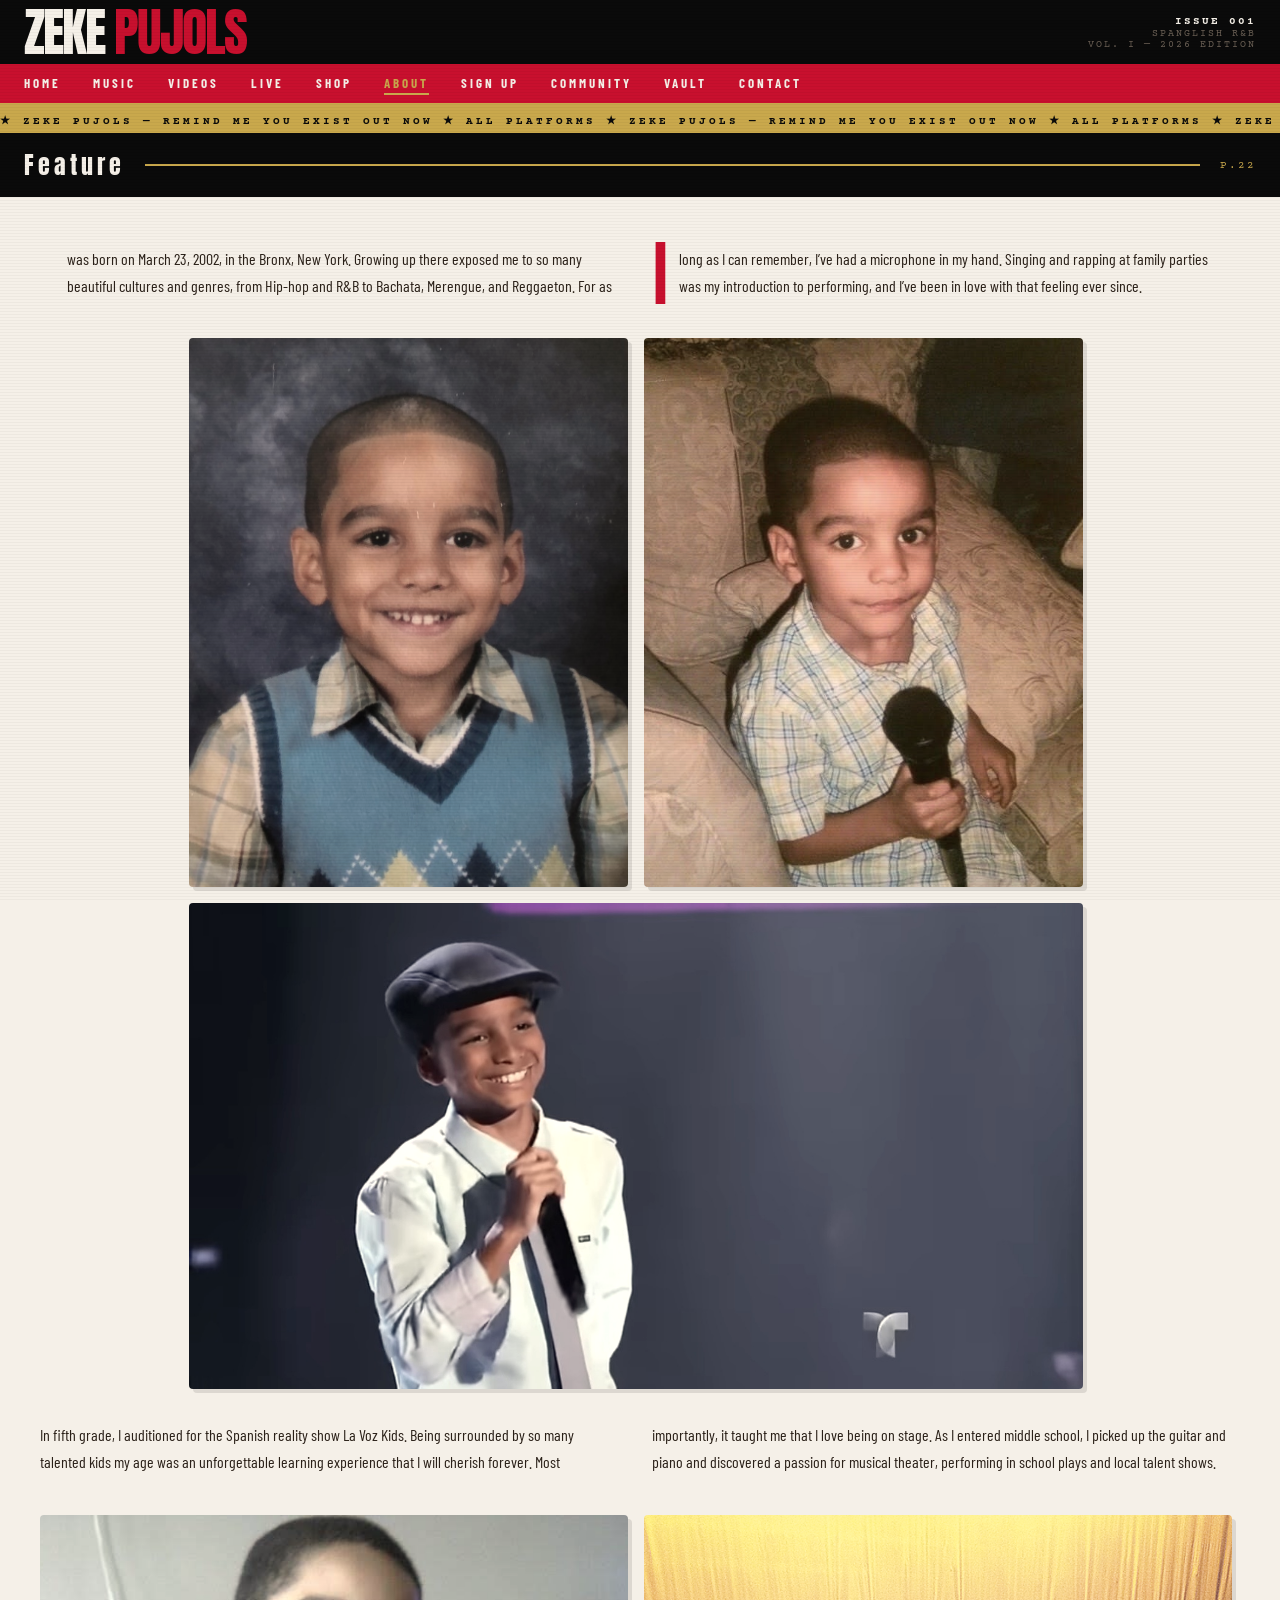
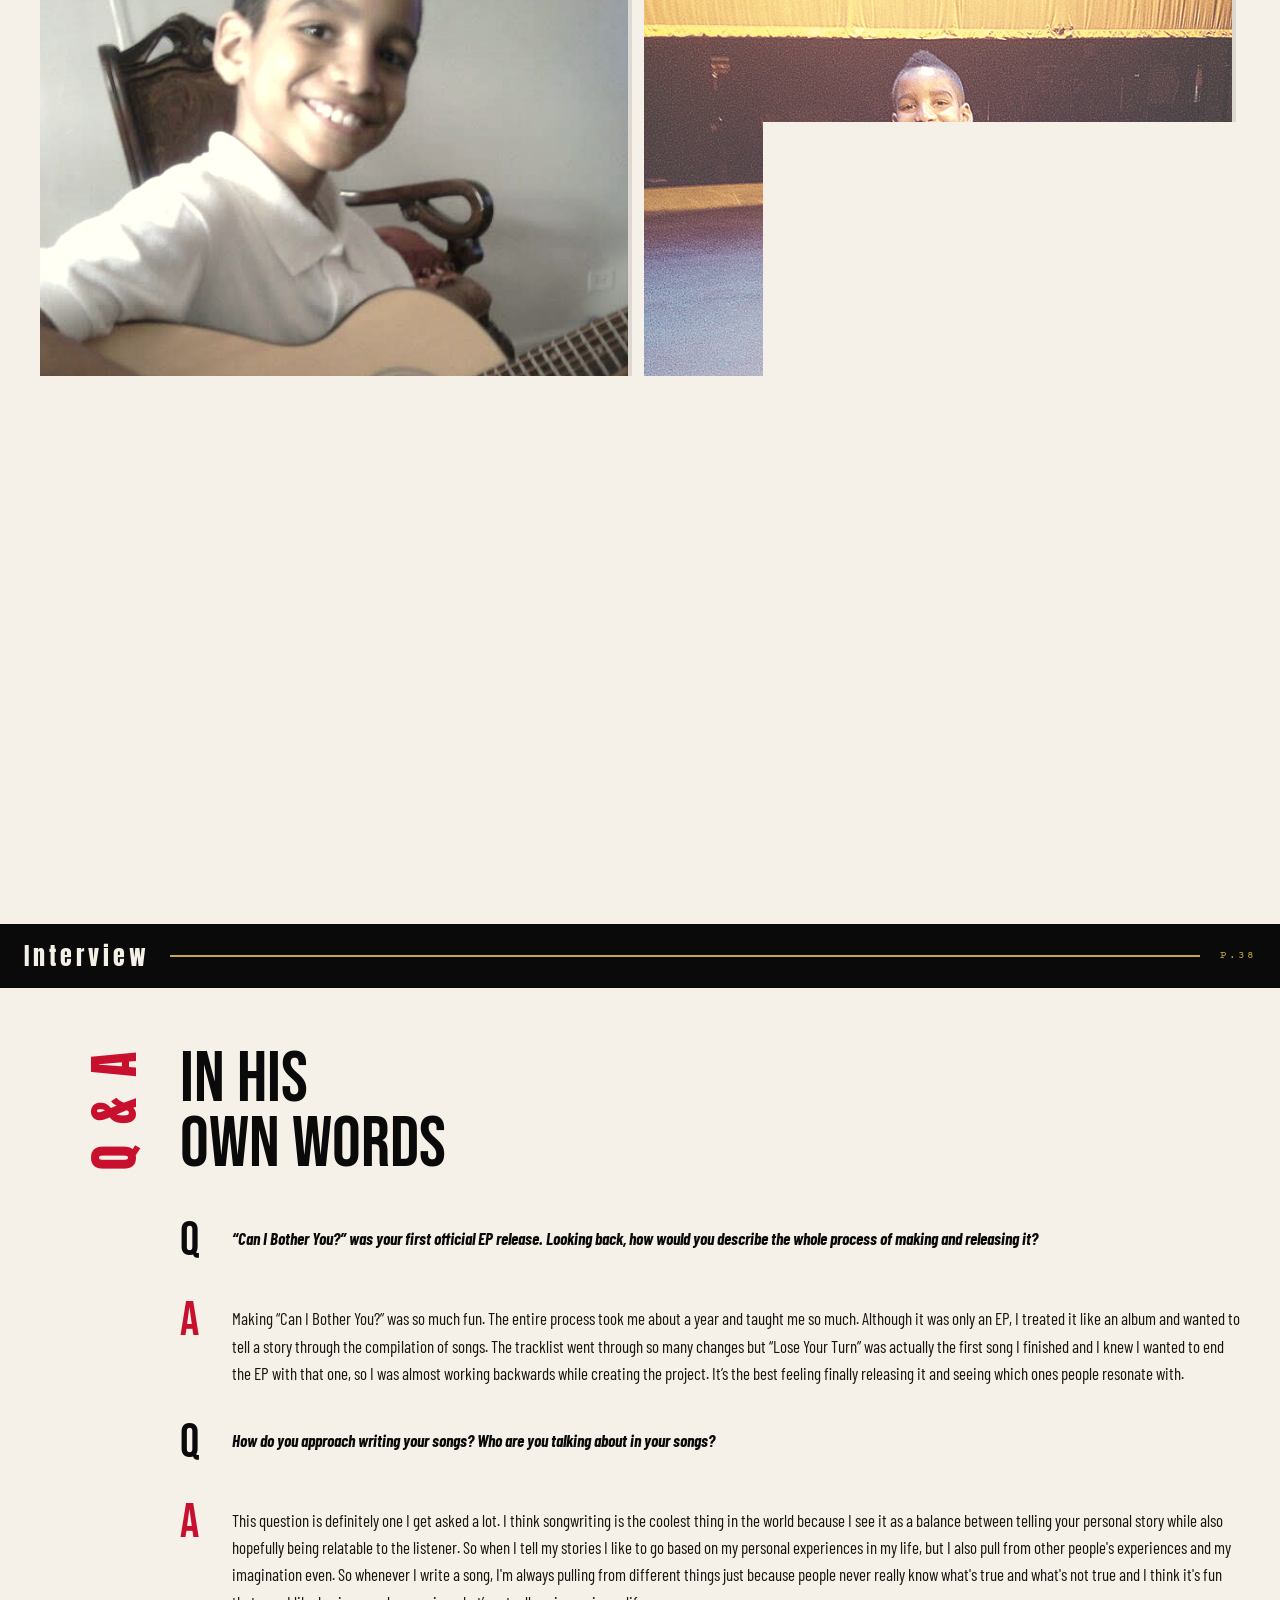
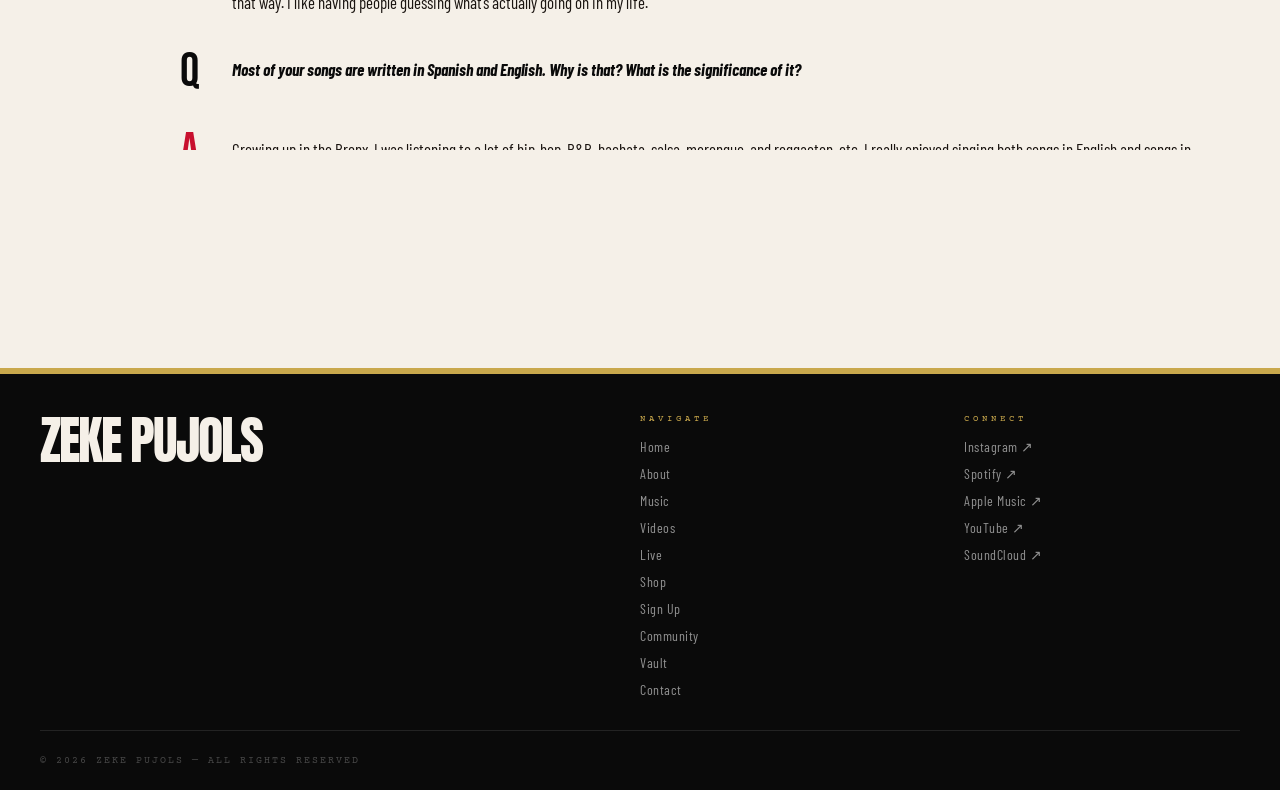
==== about.html @ 0e11b9f0 "feat: Update README and add environment files Refactors the README to include deployment instruction" ====
<!DOCTYPE html>
<html lang="en">
<head>
    <meta charset="UTF-8">
    <meta name="viewport" content="width=device-width, initial-scale=1.0">
    <title>ZEKE PUJOLS - About</title>
    <meta name="description" content="The official site of Zeke Pujols. The Voice of the New Generation.">
    <link rel="stylesheet" href="css/styles.css">
    <script src="js/main.js" defer></script>
    <style>
      .global-parallax { display: none !important; }
      body { background-color: var(--cream); }
    </style>
</head>
<body>
    <a href="#main-content" class="skip-link">Skip to content</a>
    
    <header class="masthead">
      <a href="index.html" class="masthead-logo" style="text-decoration:none;">ZEKE <span>PUJOLS</span></a>
      <div class="masthead-right">
        <div class="issue">Issue 001</div>
        <div>Spanglish R&B</div>
        <div>Vol. I — 2026 Edition</div>
      </div>
    </header>

    <nav class="nav-bar">
        <a href="index.html" class="nav-item" style="text-decoration:none;">Home</a>        <a href="music.html" class="nav-item" style="text-decoration:none;">Music</a>        <a href="videos.html" class="nav-item" style="text-decoration:none;">Videos</a>        <a href="tour.html" class="nav-item" style="text-decoration:none;">Live</a>        <a href="merch.html" class="nav-item" style="text-decoration:none;">Shop</a>        <a href="about.html" class="nav-item active" style="text-decoration:none;">About</a>                <a href="contact.html" class="nav-item" style="text-decoration:none;">Sign Up</a>
            <a href="community.html" class="nav-item" style="text-decoration:none;">Community</a>
            <a href="vault.html" class="nav-item" style="text-decoration:none;">Vault</a>
            <a href="contact-us.html" class="nav-item" style="text-decoration:none;">Contact</a>
    </nav>
    
    <div class="ticker">
      <div class="ticker-inner">
        <span class="ticker-text">
          ★ ZEKE PUJOLS — REMIND ME YOU EXIST OUT NOW ★ ALL PLATFORMS ★ ZEKE PUJOLS — REMIND ME YOU EXIST OUT NOW ★ ALL PLATFORMS ★ ZEKE PUJOLS — REMIND ME YOU EXIST OUT NOW ★ ALL PLATFORMS</span>
      </div>
    </div>

    <main id="main-content" class="page-container">
        <div class="section-divider">
    <div class="divider-label">Feature</div>
    <div class="divider-rule"></div>
    <div class="divider-num">P.22</div>
  </div>

  <div class="feature-section">
    <div class="feature-main" style="grid-column: 1 / -1; border-right: none;">
      <div class="article-body">
        <p class="drop-cap">I was born on March 23, 2002, in the Bronx, New York. Growing up there exposed me to so many beautiful cultures and genres, from Hip-hop and R&B to Bachata, Merengue, and Reggaeton. For as long as I can remember, I’ve had a microphone in my hand. Singing and rapping at family parties was my introduction to performing, and I’ve been in love with that feeling ever since.</p>
        
        <div style="column-span: all; display: flex; flex-direction: column; align-items: center; gap: 16px; margin: 32px 0;">
           <div style="display: grid; grid-template-columns: 1fr 1fr; gap: 16px; width: 75%;">
               <img src="assets/images/IMG_4693_Original.jpg" alt="Childhood with microphone" style="width: 100%; aspect-ratio: 4/5; object-fit: cover; object-position: center 15%; border-radius: 4px; filter: grayscale(20%) sepia(20%); box-shadow: 4px 4px 0px rgba(0,0,0,0.1);">
               <img src="assets/images/IMG_2078_Original_Original.jpg" alt="Playing guitar" style="width: 100%; aspect-ratio: 4/5; object-fit: cover; border-radius: 4px; filter: grayscale(20%) sepia(20%); box-shadow: 4px 4px 0px rgba(0,0,0,0.1);">
           </div>
           <img src="assets/images/IMG_1890.jpg" alt="Childhood portrait" style="width: 75%; border-radius: 4px; filter: grayscale(20%) sepia(20%); box-shadow: 4px 4px 0px rgba(0,0,0,0.1);">
        </div>

        <p>In fifth grade, I auditioned for the Spanish reality show La Voz Kids. Being surrounded by so many talented kids my age was an unforgettable learning experience that I will cherish forever. Most importantly, it taught me that I love being on stage. As I entered middle school, I picked up the guitar and piano and discovered a passion for musical theater, performing in school plays and local talent shows.</p>

        <div style="column-span: all; display: grid; grid-template-columns: 1fr 1fr; gap: 16px; margin: 32px 0;">
           <img src="assets/images/IMG_5382_Original.jpg" alt="La Voz Kids Performance" style="width: 100%; aspect-ratio: 4/5; object-fit: cover; border-radius: 4px; filter: grayscale(20%) sepia(20%); box-shadow: 4px 4px 0px rgba(0,0,0,0.1);">
           <img src="assets/images/12-year-old-Ezequiel-Pujols-first-prize-winner-in-singing-categoryCweb.jpg" alt="First prize winner" style="width: 100%; aspect-ratio: 4/5; object-fit: cover; border-radius: 4px; filter: grayscale(20%) sepia(20%); box-shadow: 4px 4px 0px rgba(0,0,0,0.1);">
        </div>

        <p>Then, in eighth grade, puberty hit me HARD. My voice changed so much that I almost gave up on my dream of singing entirely. I turned to basketball, but once I reached high school, I quickly realized my chances of making the NBA were about as good as my chances of learning to fly, so, THANKFULLY, I gave that up. I joined the high school choir, and as I began singing consistently again, I started to get comfortable with my changing voice and my passion for singing rekindled.</p>
        <p>During my sophomore year, my friend convinced me to start writing and recording my own music in his basement. I released my first song ever on SoundCloud with some friends, but hopefully you never have to hear that. Senior year, I started posting on TikTok, and throughout the pandemic, I started to grow a following by posting covers. In 2024, I decided to really focus on sharing my own music online and creating my sound. In 2025, I released my first ever EP “Can I Bother You?” and tried to capture all the music I was inspired by at that time while trying to keep a loose storyline. Excited to continue my journey and bring you along.</p>
      </div>
    </div>
  </div>

<div id="interview-section" class="section-divider">
    <div class="divider-label">Interview</div>
    <div class="divider-rule"></div>
    <div class="divider-num">P.38</div>
  </div>

  <div class="interview-section">
    <div class="interview-label-vert">Q & A</div>

    <div class="interview-content">
      <div class="interview-header">In His<br>Own Words</div>

      <div class="qa-block qa-question">
        <div class="qa-letter" style="color:var(--black);">Q</div>
        <div class="qa-text">“Can I Bother You?” was your first official EP release. Looking back, how would you describe the whole process of making and releasing it?</div>
      </div>
      <div class="qa-block">
        <div class="qa-letter">A</div>
        <div class="qa-text">Making “Can I Bother You?” was so much fun. The entire process took me about a year and taught me so much. Although it was only an EP, I treated it like an album and wanted to tell a story through the compilation of songs. The tracklist went through so many changes but “Lose Your Turn” was actually the first song I finished and I knew I wanted to end the EP with that one, so I was almost working backwards while creating the project. It’s the best feeling finally releasing it and seeing which ones people resonate with.</div>
      </div>

      <div class="qa-block qa-question">
        <div class="qa-letter" style="color:var(--black);">Q</div>
        <div class="qa-text">How do you approach writing your songs? Who are you talking about in your songs?</div>
      </div>
      <div class="qa-block">
        <div class="qa-letter">A</div>
        <div class="qa-text">This question is definitely one I get asked a lot. I think songwriting is the coolest thing in the world because I see it as a balance between telling your personal story while also hopefully being relatable to the listener.  So when I tell my stories I like to go based on my personal experiences in my life, but I also pull from other people's experiences and my imagination even. So whenever I write a song, I'm always pulling from different things just because people never really know what's true and what's not true and I think it's fun that way. I like having people guessing what’s actually going on in my life.</div>
      </div>

      <div class="qa-block qa-question">
        <div class="qa-letter" style="color:var(--black);">Q</div>
        <div class="qa-text">Most of your songs are written in Spanish and English. Why is that? What is the significance of it?</div>
      </div>
      <div class="qa-block">
        <div class="qa-letter">A</div>
        <div class="qa-text">Growing up in the Bronx, I was listening to a lot of hip-hop, R&B, bachata, salsa, merengue, and reggaeton, etc. I really enjoyed singing both songs in English and songs in Spanish, but growing up, people in my family would ask me, "Are you going to be a Spanish singer? Are you going to be an English singer?" It always felt like I had to pick a side and I never liked answering that question. One day I was just freestyling while coming up with the idea for my song "Who Can Blame Her," and the Spanglish just kind of came out organically, it felt really natural. Since then, I’ve been trying to incorporate Spanglish into my songs for my younger self and for all those who don’t want to feel like they need to pick a side.</div>
      </div>


    </div>
  </div>
    </main>

    <footer class="footer">
      <div class="footer-grid">
        <div>
          <div class="footer-logo">ZEKE PUJOLS</div>

        </div>
        <div>
          <div class="footer-col-title">Navigate</div>
          <ul class="footer-links">
            <li><a href="index.html" style="color:inherit;text-decoration:none;">Home</a></li>
            <li><a href="about.html" style="color:inherit;text-decoration:none;">About</a></li>
            <li><a href="music.html" style="color:inherit;text-decoration:none;">Music</a></li>
            <li><a href="videos.html" style="color:inherit;text-decoration:none;">Videos</a></li>
            <li><a href="tour.html" style="color:inherit;text-decoration:none;">Live</a></li>
            <li><a href="merch.html" style="color:inherit;text-decoration:none;">Shop</a></li>
            <li><a href="contact.html" style="color:inherit;text-decoration:none;">Sign Up</a></li>
            <li><a href="community.html" style="color:inherit;text-decoration:none;">Community</a></li>
            <li><a href="vault.html" style="color:inherit;text-decoration:none;">Vault</a></li>
            <li><a href="contact-us.html" style="color:inherit;text-decoration:none;">Contact</a></li>
          </ul>
        </div>
        <div>
          <div class="footer-col-title">Connect</div>
          <ul class="footer-links">
            <li><a href="https://www.instagram.com/zekepujols" target="_blank" rel="noopener" style="color:inherit;text-decoration:none;">Instagram ↗</a></li>
            <li><a href="https://open.spotify.com/artist/6DkjuCr4iY5W4ej8gO3MAG" target="_blank" rel="noopener" style="color:inherit;text-decoration:none;">Spotify ↗</a></li>
            <li><a href="https://music.apple.com/us/artist/zeke-pujols/1495642810" target="_blank" rel="noopener" style="color:inherit;text-decoration:none;">Apple Music ↗</a></li>
            <li><a href="https://www.youtube.com/@zekepujols" target="_blank" rel="noopener" style="color:inherit;text-decoration:none;">YouTube ↗</a></li>
            <li><a href="https://soundcloud.com/zekepujols" target="_blank" rel="noopener" style="color:inherit;text-decoration:none;">SoundCloud ↗</a></li>
          </ul>
        </div>
      </div>
      <div class="footer-bottom">
        <div class="footer-copy">© 2026 Zeke Pujols — All Rights Reserved</div>

      </div>
    </footer>
</body>
</html>
---- css/styles.css ----
@import url('https://fonts.googleapis.com/css2?family=Bebas+Neue&family=Anton&family=Barlow+Condensed:ital,wght@0,400;0,600;0,700;0,900;1,400;1,700&family=Courier+Prime:ital,wght@0,400;0,700;1,400&display=swap');

  :root {
    --red: #C8102E;
    --cream: #F5F0E8;
    --black: #0A0A0A;
    --gold: #C9A84C;
    --warm-white: #EDE8DC;
    --dark-warm: #1A1410;
    --muted: #6B6055;
  }

  * { margin: 0; padding: 0; box-sizing: border-box; }

  body {
    background: var(--cream);
    font-family: 'Barlow Condensed', sans-serif;
    color: var(--black);
    overflow-x: hidden;
  }

  /* SCANLINES OVERLAY */
  body::before {
    content: '';
    position: fixed;
    top: 0; left: 0; right: 0; bottom: 0;
    background: repeating-linear-gradient(
      0deg,
      rgba(0,0,0,0.03) 0px,
      rgba(0,0,0,0.03) 1px,
      transparent 1px,
      transparent 3px
    );
    pointer-events: none;
    z-index: 9999;
  }

  /* MASTHEAD */
  .masthead {
    background: var(--black);
    padding: 6px 24px;
    display: flex;
    align-items: center;
    justify-content: space-between;
    border-bottom: 3px solid var(--red);
  }

  .masthead-logo {
    font-family: 'Anton', sans-serif;
    font-size: 52px;
    color: var(--cream);
    letter-spacing: -2px;
    line-height: 1;
    cursor: pointer;
    transition: color 0.15s;
  }
  .masthead-logo span { color: var(--red); }
  .masthead-logo:hover { color: var(--gold); }

  .masthead-right {
    text-align: right;
    font-family: 'Courier Prime', monospace;
    font-size: 10px;
    color: var(--muted);
    text-transform: uppercase;
    letter-spacing: 2px;
  }

  .masthead-right .issue {
    color: var(--cream);
    font-size: 11px;
    font-weight: 700;
  }

  /* NAV BAR */
  .nav-bar {
    background: var(--red);
    padding: 8px 24px;
    display: flex;
    gap: 32px;
    align-items: center;
    overflow-x: auto;
    scrollbar-width: none;
  }
  .nav-bar::-webkit-scrollbar { display: none; }

  .nav-item {
    font-family: 'Barlow Condensed', sans-serif;
    font-size: 13px;
    font-weight: 700;
    color: var(--cream);
    text-transform: uppercase;
    letter-spacing: 3px;
    white-space: nowrap;
    cursor: pointer;
    border-bottom: 2px solid transparent;
    padding-bottom: 2px;
    transition: all 0.15s;
  }
  .nav-item:hover, .nav-item.active { border-bottom-color: var(--cream); }
  .nav-item.active { color: var(--gold); border-bottom-color: var(--gold); }

  /* TICKER */
  .ticker {
    background: var(--gold);
    padding: 5px 0;
    overflow: hidden;
    white-space: nowrap;
  }
  .ticker-inner {
    display: inline-block;
    animation: ticker 28s linear infinite;
  }
  .ticker-text {
    font-family: 'Courier Prime', monospace;
    font-size: 11px;
    font-weight: 700;
    text-transform: uppercase;
    letter-spacing: 3px;
    color: var(--black);
  }
  @keyframes ticker {
    from { transform: translateX(100vw); }
    to { transform: translateX(-100%); }
  }

  /* HERO COVER */
  .cover-section {
    display: grid;
    grid-template-columns: 1fr 1fr;
    min-height: 90vh;
    border-bottom: 4px solid var(--black);
    position: relative;
  }

  .cover-left {
    background: var(--black);
    position: relative;
    overflow: hidden;
    display: flex;
    flex-direction: column;
  }

  .cover-left::after {
    content: '';
    position: absolute;
    bottom: 0; left: 0; right: 0;
    height: 40%;
    background: linear-gradient(transparent, rgba(0,0,0,0.85));
    z-index: 2;
  }

  .cover-img {
    width: 100%;
    height: 100%;
    object-fit: cover;
    object-position: center top;
    opacity: 0.88;
    filter: contrast(1.08) saturate(0.85);
    transition: transform 0.6s ease, filter 0.4s ease;
  }
  .cover-left:hover .cover-img {
    transform: scale(1.015);
    filter: contrast(1.1) saturate(0.9);
  }

  .cover-text-overlay {
    position: absolute;
    bottom: 0; left: 0; right: 0;
    z-index: 3;
    padding: 32px 36px;
  }

  .cover-eyebrow {
    font-family: 'Courier Prime', monospace;
    font-size: 11px;
    font-weight: 700;
    color: var(--red);
    text-transform: uppercase;
    letter-spacing: 4px;
    display: block;
    margin-bottom: 8px;
  }

  .cover-name {
    font-family: 'Bebas Neue', sans-serif;
    font-size: clamp(72px, 9vw, 128px);
    line-height: 0.88;
    color: var(--cream);
    letter-spacing: -1px;
    display: block;
  }

  .cover-name .last {
    color: var(--gold);
    display: block;
  }

  .cover-tagline {
    font-family: 'Barlow Condensed', sans-serif;
    font-size: 15px;
    font-weight: 600;
    color: var(--warm-white);
    letter-spacing: 3px;
    text-transform: uppercase;
    margin-top: 14px;
    font-style: italic;
    opacity: 0.85;
  }

  .cover-links {
    margin-top: 24px;
    display: flex;
    gap: 16px;
    pointer-events: auto;
  }

  .cover-link-btn {
    display: flex;
    align-items: center;
    gap: 10px;
    padding: 10px 24px;
    border: 1px solid var(--warm-white);
    color: var(--warm-white);
    font-family: 'Barlow Condensed', sans-serif;
    font-size: 15px;
    font-weight: 600;
    text-transform: uppercase;
    letter-spacing: 2px;
    text-decoration: none;
    transition: all 0.2s ease;
    background: rgba(0,0,0,0.2);
    backdrop-filter: blur(4px);
  }

  .cover-link-btn:hover {
    background: var(--warm-white);
    color: var(--black);
  }

  .cover-link-btn svg {
    width: 20px;
    height: 20px;
    fill: currentColor;
  }

  /* COVER RIGHT */
  .cover-right {
    background: var(--cream);
    display: flex;
    flex-direction: column;
    border-left: 4px solid var(--black);
  }

  .cover-right-top {
    background: var(--red);
    padding: 28px 32px;
    border-bottom: 4px solid var(--black);
  }

  .toc-label {
    font-family: 'Courier Prime', monospace;
    font-size: 10px;
    letter-spacing: 4px;
    text-transform: uppercase;
    color: var(--warm-white);
    opacity: 0.7;
    margin-bottom: 14px;
  }

  .toc-headline {
    font-family: 'Bebas Neue', sans-serif;
    font-size: 48px;
    color: var(--cream);
    line-height: 0.95;
    letter-spacing: 1px;
  }

  .toc-sub {
    font-family: 'Barlow Condensed', sans-serif;
    font-size: 14px;
    color: rgba(255,255,255,0.75);
    margin-top: 10px;
    font-style: italic;
    letter-spacing: 1px;
    line-height: 1.5;
  }

  .cover-right-body {
    padding: 28px 32px;
    display: flex;
    flex-direction: column;
    gap: 24px;
    flex: 1;
  }

  .sidebar-item {
    border-top: 2px solid var(--black);
    padding-top: 16px;
    cursor: pointer;
    transition: all 0.2s;
  }
  .sidebar-item:hover { transform: translateX(6px); }

  .sidebar-label {
    font-family: 'Courier Prime', monospace;
    font-size: 9px;
    letter-spacing: 4px;
    text-transform: uppercase;
    color: var(--red);
    margin-bottom: 4px;
  }

  .sidebar-title {
    font-family: 'Bebas Neue', sans-serif;
    font-size: 28px;
    line-height: 1;
    color: var(--black);
    letter-spacing: 0.5px;
  }

  .sidebar-body {
    font-family: 'Barlow Condensed', sans-serif;
    font-size: 13px;
    color: var(--muted);
    margin-top: 5px;
    line-height: 1.5;
  }

  .pg-number {
    font-family: 'Courier Prime', monospace;
    font-size: 9px;
    color: var(--muted);
    letter-spacing: 2px;
    text-transform: uppercase;
    margin-top: 6px;
  }

  /* SECTION DIVIDER */
  .section-divider {
    background: var(--black);
    padding: 14px 24px;
    display: flex;
    align-items: center;
    gap: 20px;
  }

  .divider-label {
    font-family: 'Anton', sans-serif;
    font-size: 24px;
    color: var(--cream);
    letter-spacing: 4px;
    white-space: nowrap;
  }

  .divider-rule {
    flex: 1;
    height: 2px;
    background: var(--gold);
  }

  .divider-num {
    font-family: 'Courier Prime', monospace;
    font-size: 11px;
    color: var(--gold);
    letter-spacing: 2px;
  }

  /* FEATURE ARTICLE */
  .feature-section {
    display: grid;
    grid-template-columns: 2fr 1fr;
    border-bottom: 4px solid var(--black);
  }

  .feature-main {
    padding: 48px 48px 48px 40px;
    border-right: 4px solid var(--black);
  }

  .article-kicker {
    font-family: 'Courier Prime', monospace;
    font-size: 10px;
    font-weight: 700;
    letter-spacing: 5px;
    text-transform: uppercase;
    color: var(--red);
    display: block;
    margin-bottom: 14px;
  }

  .article-headline {
    font-family: 'Bebas Neue', sans-serif;
    font-size: clamp(52px, 6vw, 84px);
    line-height: 0.9;
    color: var(--black);
    margin-bottom: 20px;
    letter-spacing: -0.5px;
  }

  .article-headline em {
    font-style: italic;
    color: var(--red);
  }

  .article-deck {
    font-family: 'Barlow Condensed', sans-serif;
    font-size: 18px;
    font-weight: 600;
    line-height: 1.4;
    color: var(--dark-warm);
    border-left: 5px solid var(--gold);
    padding-left: 16px;
    margin-bottom: 30px;
  }

  .drop-cap::first-letter {
    font-family: 'Bebas Neue', sans-serif;
    font-size: 88px;
    float: left;
    line-height: 0.75;
    margin-right: 10px;
    margin-top: 8px;
    color: var(--red);
  }

  .article-body {
    font-family: 'Barlow Condensed', sans-serif;
    font-size: 16px;
    line-height: 1.7;
    color: #2A2018;
    column-count: 2;
    column-gap: 32px;
  }

  .article-body p { margin-bottom: 14px; }

  .pull-quote {
    font-family: 'Bebas Neue', sans-serif;
    font-size: 38px;
    color: var(--cream);
    background: var(--black);
    padding: 24px 28px;
    margin: 24px 0;
    line-height: 1.1;
    column-span: all;
    border-left: 8px solid var(--red);
    letter-spacing: 0.5px;
  }

  .pull-quote span { color: var(--gold); }

  .feature-sidebar {
    background: var(--dark-warm);
    padding: 40px 32px;
    display: flex;
    flex-direction: column;
    gap: 32px;
  }

  .sidebar-stat {
    text-align: center;
    border-bottom: 1px solid rgba(255,255,255,0.1);
    padding-bottom: 28px;
  }

  .stat-number {
    font-family: 'Bebas Neue', sans-serif;
    font-size: 72px;
    color: var(--gold);
    line-height: 1;
    display: block;
  }

  .stat-label {
    font-family: 'Barlow Condensed', sans-serif;
    font-size: 11px;
    font-weight: 700;
    letter-spacing: 4px;
    text-transform: uppercase;
    color: rgba(255,255,255,0.5);
    margin-top: 6px;
  }

  .sidebar-quote-block {
    background: var(--red);
    padding: 24px;
    position: relative;
  }

  .sidebar-quote-block::before {
    content: '"';
    font-family: 'Bebas Neue', sans-serif;
    font-size: 120px;
    color: rgba(255,255,255,0.1);
    position: absolute;
    top: -20px;
    left: 10px;
    line-height: 1;
  }

  .sidebar-quote-text {
    font-family: 'Barlow Condensed', sans-serif;
    font-size: 20px;
    font-weight: 700;
    font-style: italic;
    color: var(--cream);
    line-height: 1.4;
    position: relative;
    z-index: 1;
  }

  .sidebar-quote-attr {
    font-family: 'Courier Prime', monospace;
    font-size: 9px;
    letter-spacing: 3px;
    text-transform: uppercase;
    color: rgba(255,255,255,0.6);
    margin-top: 12px;
  }

  /* DISCOGRAPHY SECTION */
  .disco-section {
    background: var(--warm-white);
    padding: 48px 40px;
    border-bottom: 4px solid var(--black);
  }

  .disco-grid {
    display: grid;
    grid-template-columns: repeat(3, 1fr);
    gap: 2px;
    margin-top: 32px;
    border: 2px solid var(--black);
  }

  /* HORIZONTAL SCROLLING DISCO ROW */
  .disco-grid-row {
    display: flex;
    overflow-x: auto;
    scroll-snap-type: x mandatory;
    gap: 24px;
    margin-top: 32px;
    padding-bottom: 24px;
    -ms-overflow-style: none;
    scrollbar-width: none;
  }
  .disco-grid-row::-webkit-scrollbar {
    display: none;
  }
  .disco-grid-row .disco-card {
    flex: 0 0 320px;
    scroll-snap-align: start;
    border: 2px solid var(--black);
    display: flex;
    flex-direction: column;
  }
  .disco-grid-row .disco-card:last-child {
    border-right: 2px solid var(--black); /* Override the reset for lists */
  }

  .disco-card {
    background: var(--cream);
    padding: 28px 24px;
    border-right: 2px solid var(--black);
    cursor: pointer;
    transition: all 0.2s;
    position: relative;
    overflow: hidden;
  }

  .disco-card:last-child { border-right: none; }

  .disco-card::after {
    content: '';
    position: absolute;
    bottom: 0; left: 0; right: 0;
    height: 4px;
    background: var(--red);
    transform: scaleX(0);
    transform-origin: left;
    transition: transform 0.25s ease;
  }
  .disco-card:hover::after { transform: scaleX(1); }
  .disco-card:hover { background: var(--black); }
  .disco-card:hover .disco-title { color: var(--cream); }
  .disco-card:hover .disco-meta { color: var(--muted); }
  .disco-card:hover .disco-num { color: var(--gold); }

  .disco-num {
    font-family: 'Bebas Neue', sans-serif;
    font-size: 64px;
    color: rgba(0,0,0,0.08);
    line-height: 1;
    transition: color 0.2s;
  }

  .disco-title {
    font-family: 'Bebas Neue', sans-serif;
    font-size: 32px;
    color: var(--black);
    line-height: 1;
    margin-top: -8px;
    letter-spacing: 0.5px;
    transition: color 0.2s;
  }

  .disco-type {
    font-family: 'Courier Prime', monospace;
    font-size: 9px;
    letter-spacing: 3px;
    text-transform: uppercase;
    color: var(--red);
    margin-top: 8px;
  }

  .disco-meta {
    font-family: 'Barlow Condensed', sans-serif;
    font-size: 13px;
    color: var(--muted);
    margin-top: 6px;
    line-height: 1.5;
    transition: color 0.2s;
  }

  /* PHOTO SPREAD */
  .photo-spread {
    display: grid;
    grid-template-columns: 1fr 1fr;
    border-bottom: 4px solid var(--black);
    background: var(--black);
  }

  .spread-img-wrap {
    overflow: hidden;
    aspect-ratio: 4/5;
    position: relative;
  }

  .spread-img {
    width: 100%;
    height: 100%;
    object-fit: cover;
    object-position: center 20%;
    filter: grayscale(15%) contrast(1.08);
    transition: transform 0.5s ease;
  }
  .spread-img-wrap:hover .spread-img { transform: scale(1.04); }

  .spread-text {
    padding: 60px 48px;
    display: flex;
    flex-direction: column;
    justify-content: center;
  }

  .spread-headline {
    font-family: 'Bebas Neue', sans-serif;
    font-size: clamp(64px, 7vw, 110px);
    color: var(--cream);
    line-height: 0.88;
    letter-spacing: -1px;
    margin-bottom: 28px;
  }

  .spread-headline .accent { color: var(--gold); }

  .spread-body {
    font-family: 'Barlow Condensed', sans-serif;
    font-size: 16px;
    color: rgba(255,255,255,0.65);
    line-height: 1.7;
  }

  .spread-body p { margin-bottom: 14px; }

  .spread-cta {
    display: inline-block;
    margin-top: 28px;
    background: var(--red);
    color: var(--cream);
    font-family: 'Barlow Condensed', sans-serif;
    font-weight: 700;
    font-size: 13px;
    letter-spacing: 4px;
    text-transform: uppercase;
    padding: 14px 28px;
    border: 2px solid var(--red);
    cursor: pointer;
    transition: all 0.2s;
    align-self: flex-start;
  }
  .spread-cta:hover {
    background: transparent;
    color: var(--red);
  }

  /* INTERVIEW SECTION */
  .interview-section {
    padding: 60px 40px;
    background: var(--cream);
    border-bottom: 4px solid var(--black);
    display: grid;
    grid-template-columns: 100px 1fr;
    gap: 40px;
  }

  .interview-label-vert {
    writing-mode: vertical-lr;
    transform: rotate(180deg);
    font-family: 'Anton', sans-serif;
    font-size: 52px;
    color: var(--red);
    letter-spacing: 4px;
    line-height: 1;
    white-space: nowrap;
    align-self: start;
  }

  .interview-content { }

  .interview-header {
    font-family: 'Bebas Neue', sans-serif;
    font-size: 72px;
    color: var(--black);
    line-height: 0.9;
    margin-bottom: 40px;
  }

  .qa-block {
    margin-bottom: 32px;
    display: grid;
    grid-template-columns: 36px 1fr;
    gap: 16px;
  }

  .qa-letter {
    font-family: 'Bebas Neue', sans-serif;
    font-size: 48px;
    line-height: 1;
    color: var(--red);
  }

  .qa-text {
    font-family: 'Barlow Condensed', sans-serif;
    font-size: 17px;
    line-height: 1.6;
    color: var(--dark-warm);
    padding-top: 8px;
  }

  .qa-question .qa-text {
    font-weight: 700;
    color: var(--black);
    font-style: italic;
  }

  /* INFLUENCE GRID */
  .influence-section {
    background: var(--red);
    padding: 48px 40px;
    border-bottom: 4px solid var(--black);
  }

  .influence-grid {
    display: grid;
    grid-template-columns: repeat(4, 1fr);
    gap: 2px;
    margin-top: 32px;
  }

  .influence-card {
    background: rgba(0,0,0,0.3);
    padding: 24px 20px;
    border: 1px solid rgba(255,255,255,0.1);
    cursor: pointer;
    transition: all 0.2s;
  }
  .influence-card:hover { background: rgba(0,0,0,0.6); }

  .influence-name {
    font-family: 'Bebas Neue', sans-serif;
    font-size: 26px;
    color: var(--cream);
    line-height: 1;
  }

  .influence-role {
    font-family: 'Courier Prime', monospace;
    font-size: 9px;
    letter-spacing: 2px;
    text-transform: uppercase;
    color: rgba(255,255,255,0.45);
    margin-top: 4px;
  }

  .influence-desc {
    font-family: 'Barlow Condensed', sans-serif;
    font-size: 13px;
    color: rgba(255,255,255,0.65);
    margin-top: 10px;
    line-height: 1.5;
  }

  /* FOOTER */
  .footer {
    background: var(--black);
    padding: 40px 40px 24px;
    border-top: 6px solid var(--gold);
  }

  .footer-grid {
    display: grid;
    grid-template-columns: 2fr 1fr 1fr;
    gap: 48px;
    padding-bottom: 32px;
    border-bottom: 1px solid rgba(255,255,255,0.1);
    margin-bottom: 24px;
  }

  .footer-logo {
    font-family: 'Anton', sans-serif;
    font-size: 52px;
    color: var(--cream);
    letter-spacing: -2px;
    line-height: 1;
  }
  .footer-logo span { color: var(--red); }

  .footer-tagline {
    font-family: 'Barlow Condensed', sans-serif;
    font-size: 14px;
    color: rgba(255,255,255,0.4);
    margin-top: 10px;
    font-style: italic;
    letter-spacing: 1px;
  }

  .footer-col-title {
    font-family: 'Courier Prime', monospace;
    font-size: 9px;
    letter-spacing: 4px;
    text-transform: uppercase;
    color: var(--gold);
    margin-bottom: 14px;
  }

  .footer-links {
    list-style: none;
    display: flex;
    flex-direction: column;
    gap: 10px;
  }

  .footer-links li {
    font-family: 'Barlow Condensed', sans-serif;
    font-size: 14px;
    color: rgba(255,255,255,0.55);
    cursor: pointer;
    transition: color 0.15s;
    letter-spacing: 0.5px;
  }
  .footer-links li:hover { color: var(--cream); }

  .footer-bottom {
    display: flex;
    justify-content: space-between;
    align-items: center;
  }

  .footer-copy {
    font-family: 'Courier Prime', monospace;
    font-size: 10px;
    color: rgba(255,255,255,0.25);
    letter-spacing: 2px;
    text-transform: uppercase;
  }

  .footer-socials {
    display: flex;
    gap: 16px;
  }

  .social-btn {
    font-family: 'Courier Prime', monospace;
    font-size: 9px;
    letter-spacing: 3px;
    text-transform: uppercase;
    color: rgba(255,255,255,0.4);
    border: 1px solid rgba(255,255,255,0.15);
    padding: 7px 14px;
    cursor: pointer;
    transition: all 0.2s;
  }
  .social-btn:hover {
    color: var(--cream);
    border-color: var(--gold);
  }

  /* ANIMATIONS */
  @keyframes fadeSlideIn {
    from { opacity: 0; transform: translateY(16px); }
    to { opacity: 1; transform: translateY(0); }
  }
  .cover-section, .feature-section, .disco-section, .photo-spread, .interview-section, .influence-section {
    animation: fadeSlideIn 0.5s ease both;
  }

  /* RESPONSIVE */
  @media (max-width: 900px) {
    .cover-section { grid-template-columns: 1fr; }
    .cover-right { border-left: none; border-top: 4px solid var(--black); }
    .feature-section { grid-template-columns: 1fr; }
    .feature-sidebar { display: none; }
    .article-body { column-count: 1; }
    .photo-spread { grid-template-columns: 1fr; }
    .spread-img-wrap { aspect-ratio: 16/9; }
    .disco-grid { grid-template-columns: 1fr; }
    .disco-card { border-right: none; border-bottom: 2px solid var(--black); }
    .influence-grid { grid-template-columns: 1fr 1fr; }
    .interview-section { grid-template-columns: 1fr; }
    .interview-label-vert { writing-mode: horizontal-tb; transform: none; font-size: 36px; margin-bottom: 20px; }
    .footer-grid { grid-template-columns: 1fr; gap: 32px; }
  }

  /* EMAIL SIGNUP */
  .signup-section {
    background: var(--black);
    border-top: 4px solid var(--gold);
    border-bottom: 4px solid var(--gold);
    padding: 72px 40px;
  }

  .signup-inner {
    display: grid;
    grid-template-columns: 1fr 1fr;
    gap: 80px;
    align-items: center;
    max-width: 1100px;
    margin: 0 auto;
  }

  .signup-eyebrow {
    font-family: 'Courier Prime', monospace;
    font-size: 10px;
    letter-spacing: 5px;
    text-transform: uppercase;
    color: var(--gold);
    margin-bottom: 16px;
  }

  .signup-headline {
    font-family: 'Bebas Neue', sans-serif;
    font-size: clamp(64px, 8vw, 110px);
    line-height: 0.88;
    color: var(--cream);
    letter-spacing: -1px;
    margin-bottom: 20px;
  }

  .signup-headline span {
    color: var(--red);
  }

  .signup-sub {
    font-family: 'Barlow Condensed', sans-serif;
    font-size: 16px;
    color: rgba(255,255,255,0.45);
    line-height: 1.7;
    max-width: 340px;
  }

  .eo-embed-wrap {
    width: 100%;
  }

  /* Style the native EmailOctopus form to match the site */
  .eo-embed-wrap form,
  .eo-embed-wrap .eo-form {
    background: transparent !important;
    padding: 0 !important;
    border: none !important;
    box-shadow: none !important;
  }

  .eo-embed-wrap h1,
  .eo-embed-wrap h2,
  .eo-embed-wrap p {
    display: none !important;
  }

  .eo-embed-wrap input[type="email"],
  .eo-embed-wrap input[type="text"] {
    background: transparent !important;
    border: none !important;
    border-bottom: 2px solid rgba(255,255,255,0.2) !important;
    border-radius: 0 !important;
    color: var(--cream) !important;
    font-family: 'Barlow Condensed', sans-serif !important;
    font-size: 18px !important;
    padding: 12px 0 !important;
    width: 100% !important;
    margin-bottom: 20px !important;
    outline: none !important;
    box-shadow: none !important;
  }

  .eo-embed-wrap input[type="email"]::placeholder,
  .eo-embed-wrap input[type="text"]::placeholder {
    color: rgba(255,255,255,0.2) !important;
  }

  .eo-embed-wrap input[type="email"]:focus,
  .eo-embed-wrap input[type="text"]:focus {
    border-bottom-color: var(--gold) !important;
  }

  .eo-embed-wrap input[type="submit"],
  .eo-embed-wrap button[type="submit"] {
    background: var(--red) !important;
    color: var(--cream) !important;
    border: 2px solid var(--red) !important;
    border-radius: 0 !important;
    font-family: 'Bebas Neue', sans-serif !important;
    font-size: 22px !important;
    letter-spacing: 4px !important;
    padding: 16px 48px !important;
    cursor: pointer !important;
    transition: all 0.2s !important;
    margin-top: 12px !important;
    width: auto !important;
  }

  .eo-embed-wrap input[type="submit"]:hover,
  .eo-embed-wrap button[type="submit"]:hover {
    background: transparent !important;
    color: var(--red) !important;
  }

  .eo-embed-wrap label {
    font-family: 'Courier Prime', monospace !important;
    font-size: 9px !important;
    letter-spacing: 4px !important;
    text-transform: uppercase !important;
    color: var(--gold) !important;
    margin-bottom: 6px !important;
    display: block !important;
  }

  @media (max-width: 900px) {
    .signup-inner {
      grid-template-columns: 1fr;
      gap: 40px;
    }
  }


  /* DRAGGABLE IMAGE */
  .draggable-wrap {
    position: absolute;
    z-index: 100;
    cursor: grab;
    user-select: none;
    filter: drop-shadow(0 8px 32px rgba(0,0,0,0.7));
    transition: filter 0.2s;
  }
  .draggable-wrap:active {
    cursor: grabbing;
    filter: drop-shadow(0 16px 48px rgba(0,0,0,0.9));
  }
  .draggable-wrap img {
    width: 260px;
    border-radius: 6px;
    border: 3px solid rgba(255,255,255,0.12);
    display: block;
    pointer-events: none;
  }
  .drag-hint {
    position: absolute;
    bottom: -26px;
    left: 50%;
    transform: translateX(-50%);
    font-family: 'Courier Prime', monospace;
    font-size: 8px;
    letter-spacing: 2px;
    text-transform: uppercase;
    color: rgba(255,255,255,0.35);
    white-space: nowrap;
    pointer-events: none;
    transition: opacity 0.3s;
  }
  .draggable-wrap:active .drag-hint { opacity: 0; }
  #page-cover { position: relative; }


  .signup-form-fallback {
    display: flex;
    flex-direction: column;
    gap: 20px;
    width: 100%;
  }

  .signup-field {
    display: flex;
    flex-direction: column;
    gap: 8px;
  }

  .field-label {
    font-family: 'Courier Prime', monospace;
    font-size: 9px;
    letter-spacing: 4px;
    text-transform: uppercase;
    color: var(--gold);
  }

  .field-input {
    background: transparent;
    border: none;
    border-bottom: 2px solid rgba(255,255,255,0.2);
    padding: 12px 0;
    font-family: 'Barlow Condensed', sans-serif;
    font-size: 18px;
    color: var(--cream);
    outline: none;
    transition: border-color 0.2s;
    width: 100%;
  }

  .field-input::placeholder {
    color: rgba(255,255,255,0.2);
  }

  .field-input:focus {
    border-bottom-color: var(--gold);
  }

  .signup-btn {
    margin-top: 12px;
    background: var(--red);
    color: var(--cream);
    border: 2px solid var(--red);
    font-family: 'Bebas Neue', sans-serif;
    font-size: 22px;
    letter-spacing: 4px;
    padding: 16px 48px;
    cursor: pointer;
    transition: all 0.2s;
    align-self: flex-start;
  }

  .signup-btn:hover {
    background: transparent;
    color: var(--red);
  }
/* A11y Focus Enhancements */
a:focus-visible, button:focus-visible, input:focus-visible, .nav-item:focus-visible { outline: 4px solid var(--gold) !important; outline-offset: 4px !important; border-radius: 2px; }
.skip-link { position: absolute; top: -40px; left: 0; background: var(--red); color: var(--cream); padding: 8px; z-index: 10000; }
.skip-link:focus { top: 0; }

/* LIVE GALLERY */
.live-gallery {
  display: grid;
  grid-template-columns: repeat(auto-fit, minmax(280px, 1fr));
  gap: 16px;
  margin-bottom: 48px;
}
.live-gallery img {
  width: 100%;
  aspect-ratio: 4/5;
  object-fit: cover;
  border-radius: 4px;
}

/* EDITORIAL IMAGES */
.editorial-hero {
  width: 100%;
  aspect-ratio: 16/9;
  object-fit: cover;
  margin: 24px 0 40px 0;
  border-radius: 4px;
}
.editorial-duo {
  display: grid;
  grid-template-columns: 1fr 1fr;
  gap: 16px;
  margin: 32px 0;
}
.editorial-duo img {
  width: 100%;
  aspect-ratio: 3/4;
  object-fit: cover;
  border-radius: 4px;
}

/* VISUALUALS GRID */
.visuals-grid {
  display: grid;
  grid-template-columns: 1fr 1fr;
  gap: 16px;
  margin-top: 24px;
  margin-bottom: 48px;
}
.visuals-grid img {
  width: 100%;
  aspect-ratio: 16/9;
  object-fit: cover;
  border-radius: 4px;
}
@media (max-width: 768px) {
  .visuals-grid {
    grid-template-columns: 1fr;
  }
}

/* HERO FOOTER */
.hero-footer {
  width: 100%;
  aspect-ratio: 21/9;
  background-image: url('../assets/images/ZekePujolsTVEye-51-1.JPG?v=5');
  background-size: cover;
  background-position: center;
  background-attachment: fixed;
  border-top: 4px solid var(--black);
}
@media (max-width: 768px) {
  .hero-footer {
    aspect-ratio: 16/9;
    background-attachment: scroll;
  }
}

.latest-cover {
  width: 100%;
  max-width: 400px;
  aspect-ratio: 1/1;
  margin: 0 auto 40px auto;
  border: 2px solid var(--black);
  box-shadow: 8px 8px 0px var(--red);
  background-image: url('../assets/images/remind-me-you-exist.jpg');
  background-size: cover;
  background-position: center;
}

/* VIDEOS */
.video-grid { display: grid; grid-template-columns: repeat(auto-fill, minmax(300px, 1fr)); gap: 2px; border: 2px solid var(--black); margin-top: 32px; }
.video-card { background: var(--cream); border-right: 2px solid var(--black); border-bottom: 2px solid var(--black); }
.video-embed-wrap { aspect-ratio: 16/9; background: var(--black); }
.video-meta { padding: 20px; }

/* TOUR */
.tour-list { border-top: 4px solid var(--black); margin-top: 32px; }
.tour-row { display: grid; grid-template-columns: 100px 1fr auto; align-items: center; padding: 24px 0; border-bottom: 2px solid var(--black); }
.tour-date { font-family: 'Bebas Neue', sans-serif; font-size: 32px; color: var(--red); line-height: 1; }
.tour-venue { font-family: 'Bebas Neue', sans-serif; font-size: 32px; color: var(--black); line-height: 1; }
.tour-city { font-family: 'Barlow Condensed', sans-serif; font-size: 16px; color: var(--muted); }

/* MERCH */
.merch-grid { display: grid; grid-template-columns: repeat(3, 1fr); gap: 2px; border: 2px solid var(--black); margin-top: 32px; }
.merch-card { background: var(--cream); padding: 24px; border-right: 2px solid var(--black); text-align: center; }
.merch-img { width: 100%; border: 2px solid var(--black); mix-blend-mode: multiply; margin-bottom: 16px; }

/* EPK */
.epk-stats { display: grid; grid-template-columns: repeat(3, 1fr); gap: 24px; margin: 40px 0; }
.epk-stat { background: var(--black); padding: 40px; text-align: center; }
.epk-num { font-family: 'Bebas Neue', sans-serif; font-size: 80px; color: var(--gold); line-height: 1; }
.epk-label { font-family: 'Courier Prime', monospace; font-size: 11px; letter-spacing: 4px; color: var(--cream); text-transform: uppercase; margin-top: 8px; }

.page-section { display: block !important; }

/* 📱 MOBILE OPTIMIZATION (max-width: 768px) */
@media (max-width: 768px) {
  /* Navigation & Headers */
  .masthead {
    flex-direction: column;
    gap: 12px;
    align-items: center;
    padding: 12px 20px;
  }
  .masthead-right {
    text-align: center;
  }
  .nav-bar {
    padding: 12px 16px;
  }

  /* Component Padding Reductions */
  .feature-main {
    padding: 32px 24px;
    border-right: none;
    border-bottom: 4px solid var(--black);
  }
  .feature-sidebar {
    padding: 32px 24px;
  }
  .disco-section {
    padding: 32px 24px !important;
  }
  .page-container > div[style*="padding: 48px"] {
    padding: 32px 24px !important;
  }

  /* Standard Grid Stacking */
  .cover-section,
  .feature-section,
  .disco-grid,
  .merch-grid,
  .epk-stats,
  .intro-grid,
  .editorial-duo,
  .footer-grid {
    grid-template-columns: 1fr !important;
    display: grid !important;
  }

  /* Specific Overrides */
  .cover-right {
    border-left: none;
    border-top: 4px solid var(--black);
  }
  .article-headline {
    font-size: clamp(40px, 12vw, 60px) !important;
  }
  .article-body {
    column-count: 1 !important;
  }
  
  /* Specialized Rotations & Stacks */
  .signup-inner {
    flex-direction: column !important;
    gap: 32px;
  }
  .tour-row {
    grid-template-columns: 1fr !important;
    gap: 8px;
    padding: 24px 0;
  }
  .tour-city {
    margin-bottom: 8px;
  }

  /* Footer Adjustments */
  .footer-grid {
    gap: 40px;
  }
  .footer-bottom {
    flex-direction: column;
    gap: 20px;
    text-align: center;
  }
  .footer-socials {
    justify-content: center;
  }

  /* Flex Alignment Overrides */
  div[style*="display: flex; gap: 48px; align-items: flex-start;"] {
    flex-direction: column !important;
    gap: 32px !important;
  }
}

/* GLOBAL PARALLAX */
.global-parallax {
  position: fixed;
  top: 0; left: 0; right: 0; bottom: 0;
  pointer-events: none;
  z-index: -1;
  overflow: hidden;
  mix-blend-mode: multiply;
  opacity: 0.25; /* Subtle texture layer */
}
.parallax-layer {
  position: absolute;
  top: -50vh; left: -10vw;
  width: 120vw; height: 200vh;
  background-size: cover;
  background-position: center;
  will-change: transform;
}
.parallax-layer-1 { background-image: url('../assets/images/parallax-1.png'); }
.parallax-layer-2 { background-image: url('../assets/images/parallax-2.png'); opacity: 0.6; mix-blend-mode: screen; }

.signup-main {
  position: relative;
  min-height: 80vh;
  display: flex;
  align-items: center;
  justify-content: center;
}
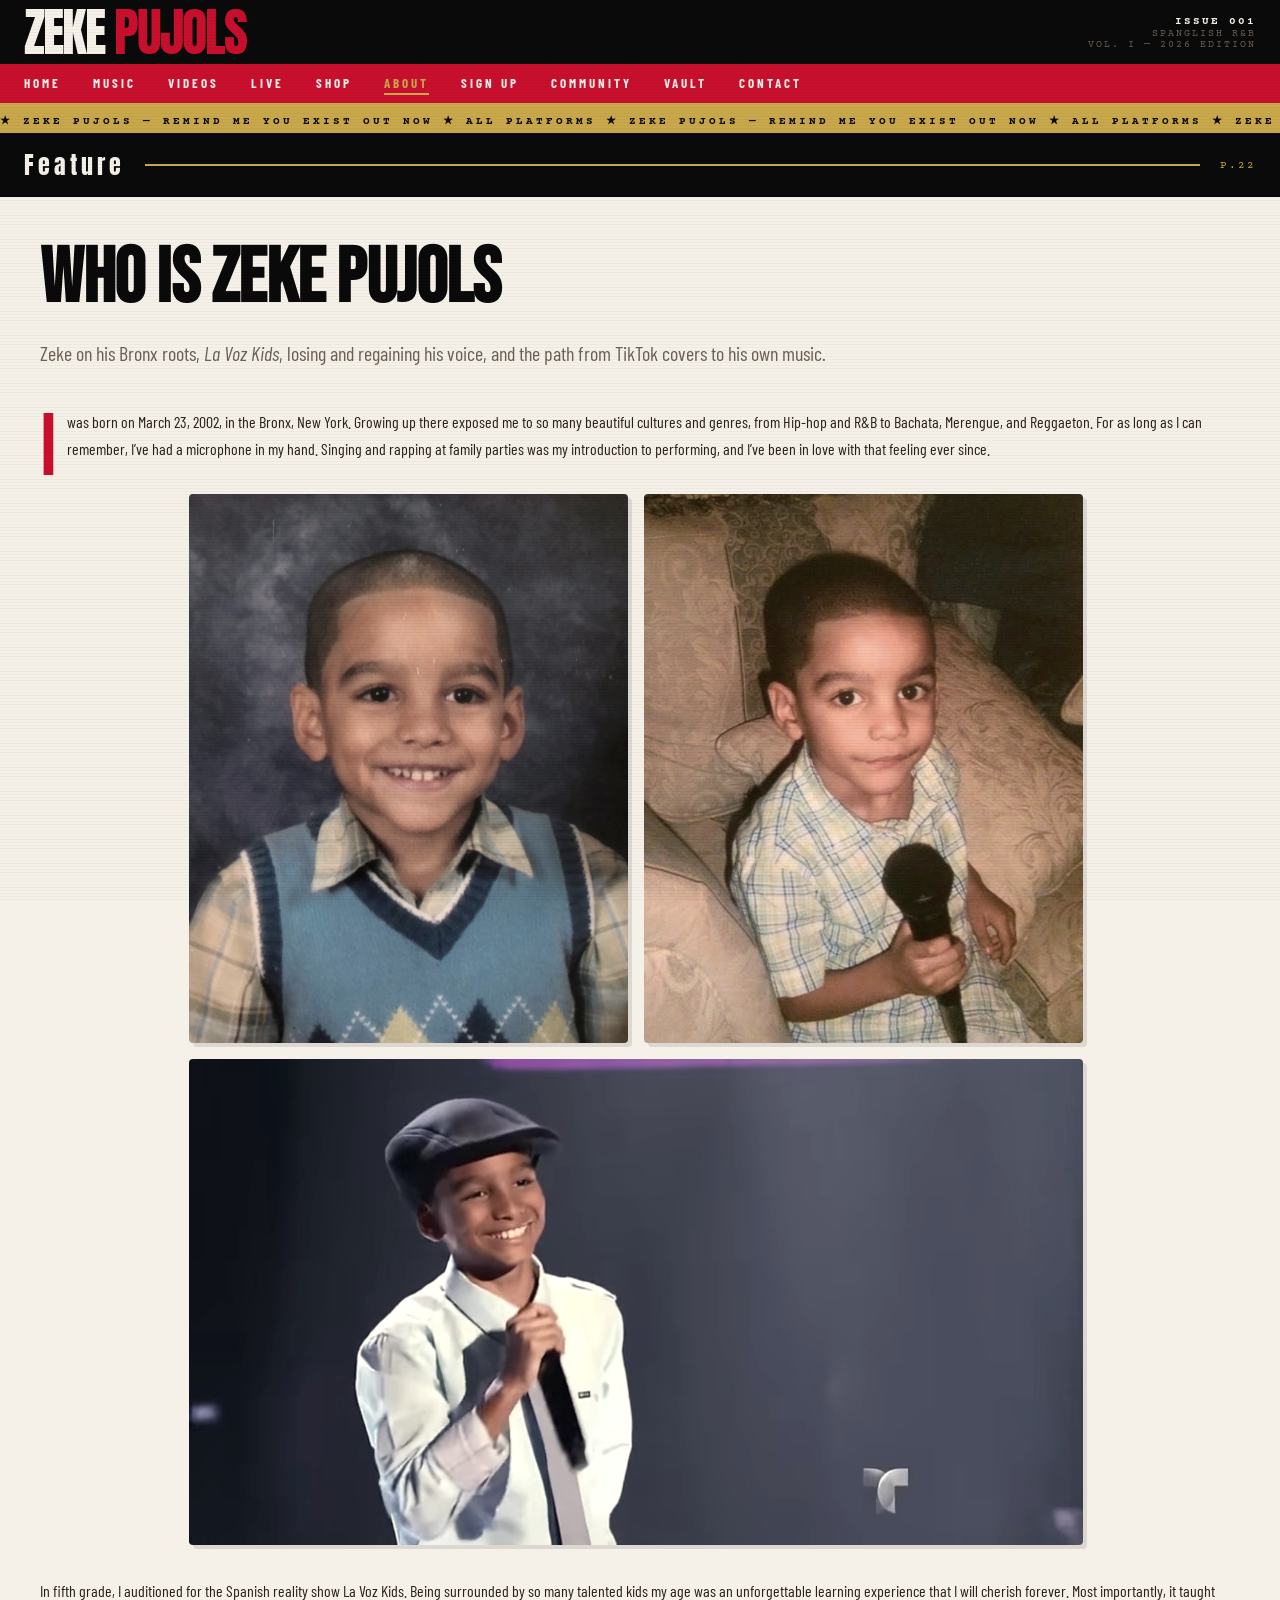
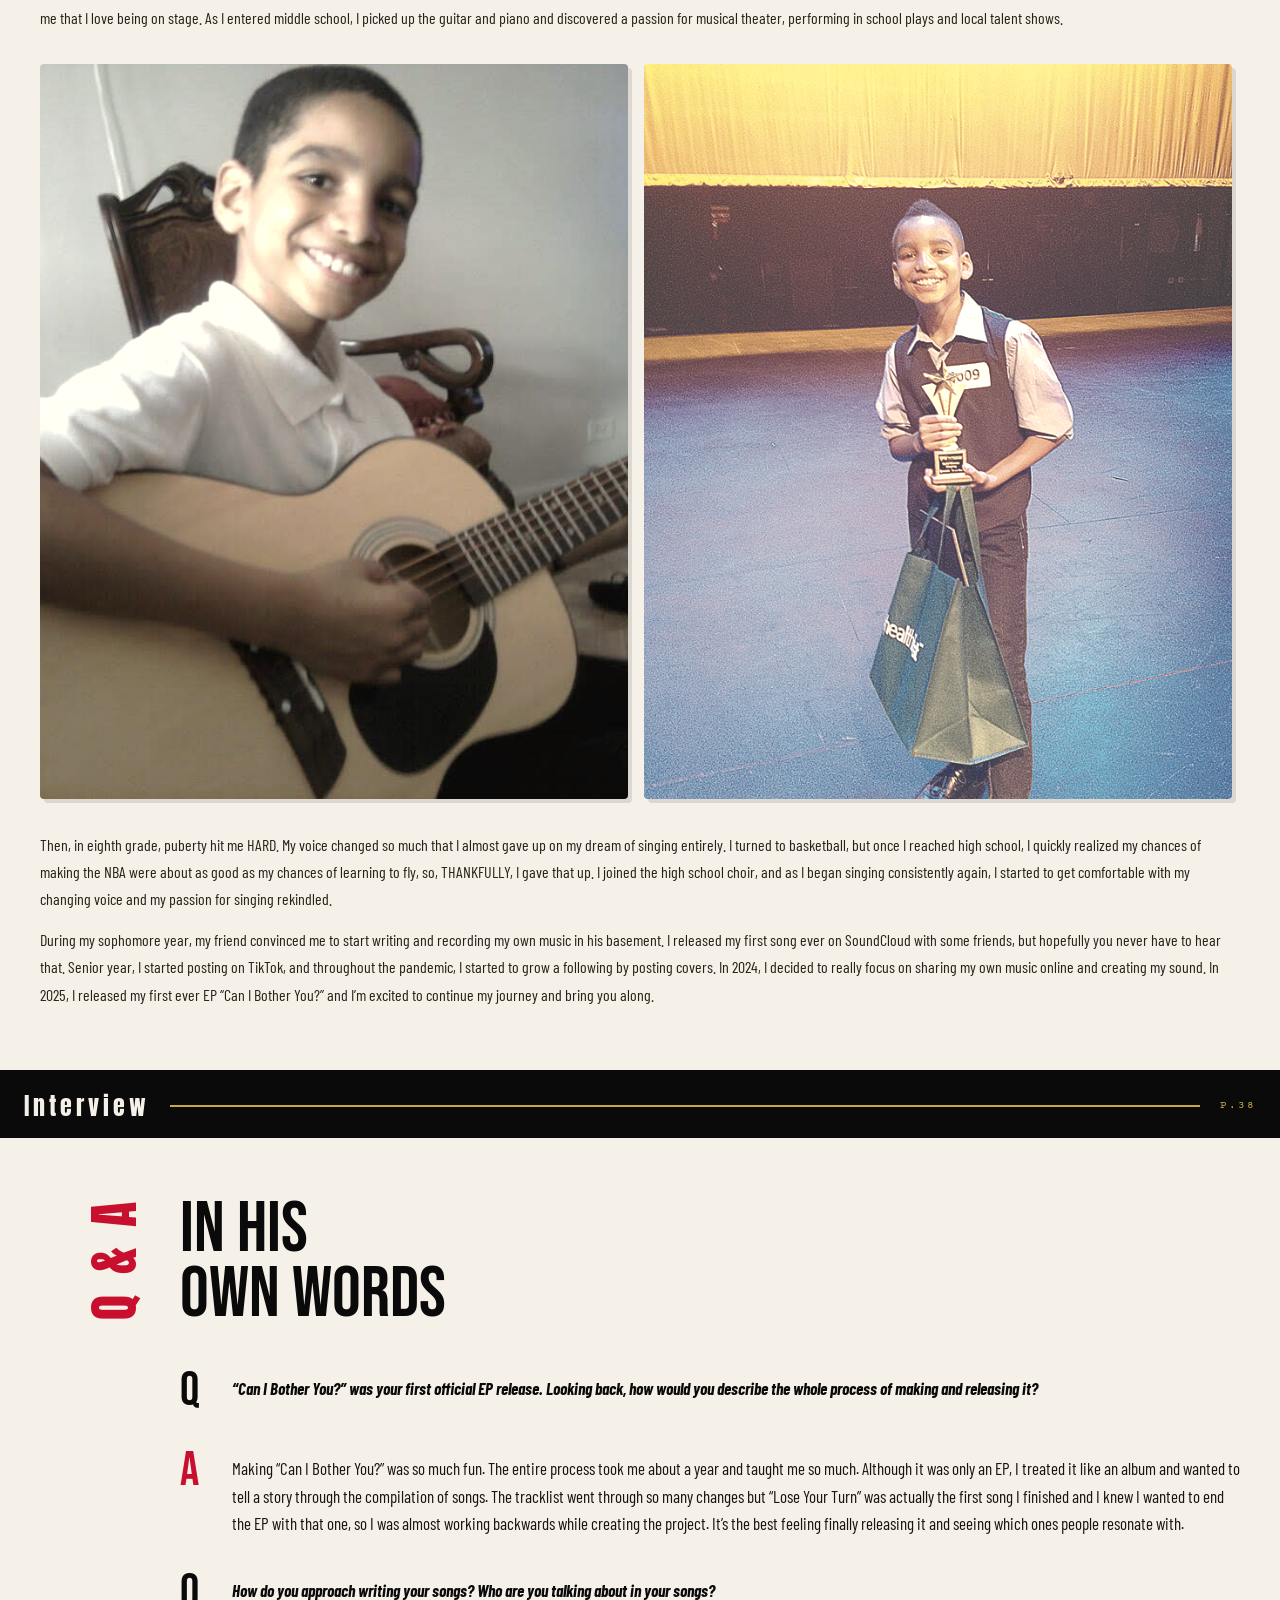
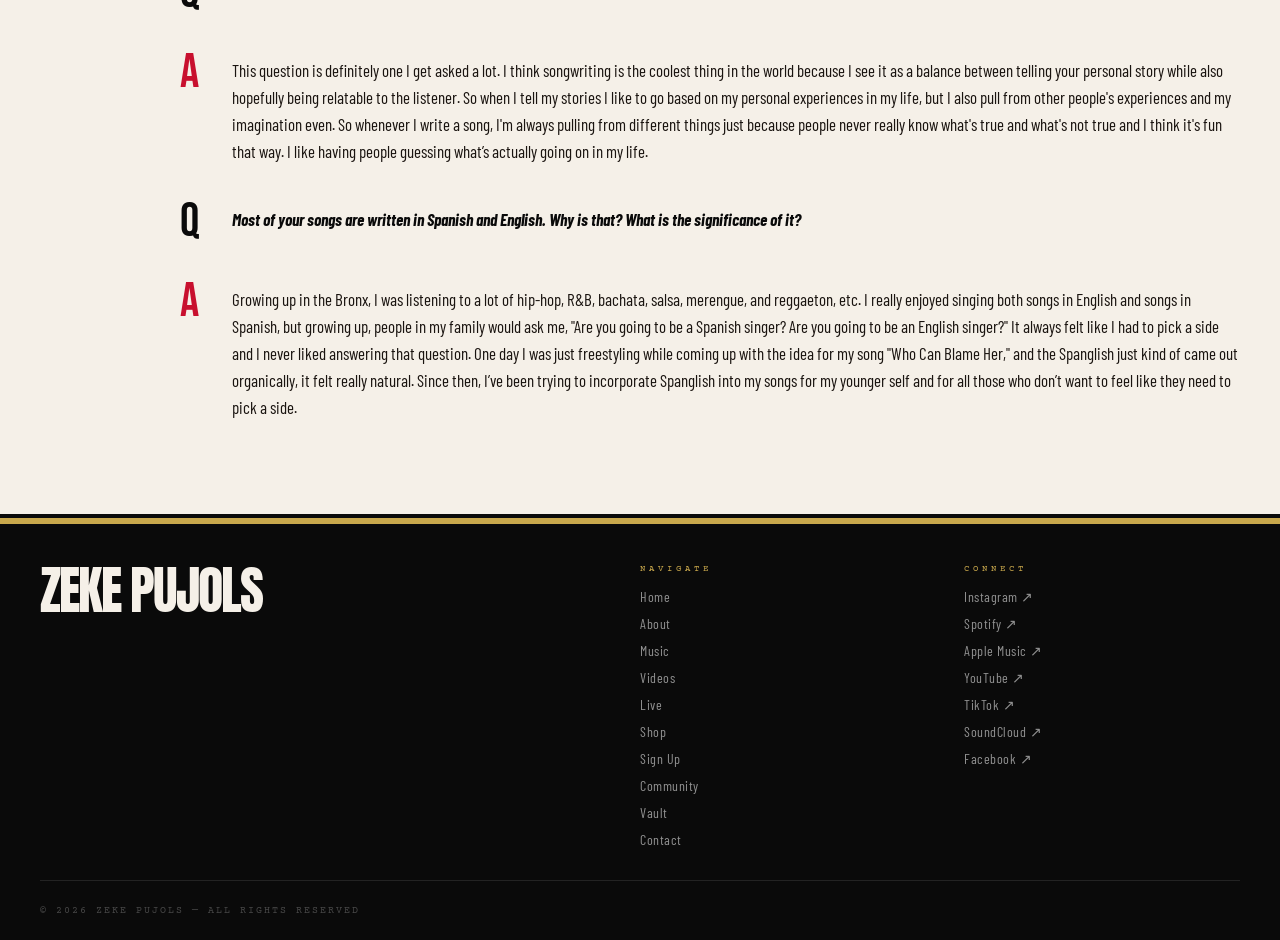
==== commit 47c2cc39: "updated layout and added content. added discord, facebook  fixed formatting" ====
--- a/about.html
+++ b/about.html
@@ -47,6 +47,8 @@
 
   <div class="feature-section">
     <div class="feature-main" style="grid-column: 1 / -1; border-right: none;">
+      <h1 class="article-headline" style="margin-bottom: 24px;">WHO IS ZEKE PUJOLS</h1>
+      <p style="font-family: 'Barlow Condensed', sans-serif; font-size: 20px; color: var(--muted); margin-bottom: 40px; line-height: 1.5;">Zeke on his Bronx roots, <i>La Voz Kids</i>, losing and regaining his voice, and the path from TikTok covers to his own music.</p>
       <div class="article-body">
         <p class="drop-cap">I was born on March 23, 2002, in the Bronx, New York. Growing up there exposed me to so many beautiful cultures and genres, from Hip-hop and R&B to Bachata, Merengue, and Reggaeton. For as long as I can remember, I’ve had a microphone in my hand. Singing and rapping at family parties was my introduction to performing, and I’ve been in love with that feeling ever since.</p>
         
@@ -66,7 +68,7 @@
         </div>
 
         <p>Then, in eighth grade, puberty hit me HARD. My voice changed so much that I almost gave up on my dream of singing entirely. I turned to basketball, but once I reached high school, I quickly realized my chances of making the NBA were about as good as my chances of learning to fly, so, THANKFULLY, I gave that up. I joined the high school choir, and as I began singing consistently again, I started to get comfortable with my changing voice and my passion for singing rekindled.</p>
-        <p>During my sophomore year, my friend convinced me to start writing and recording my own music in his basement. I released my first song ever on SoundCloud with some friends, but hopefully you never have to hear that. Senior year, I started posting on TikTok, and throughout the pandemic, I started to grow a following by posting covers. In 2024, I decided to really focus on sharing my own music online and creating my sound. In 2025, I released my first ever EP “Can I Bother You?” and tried to capture all the music I was inspired by at that time while trying to keep a loose storyline. Excited to continue my journey and bring you along.</p>
+        <p>During my sophomore year, my friend convinced me to start writing and recording my own music in his basement. I released my first song ever on SoundCloud with some friends, but hopefully you never have to hear that. Senior year, I started posting on TikTok, and throughout the pandemic, I started to grow a following by posting covers. In 2024, I decided to really focus on sharing my own music online and creating my sound. In 2025, I released my first ever EP “Can I Bother You?” and I’m excited to continue my journey and bring you along.</p>
       </div>
     </div>
   </div>
@@ -143,7 +145,9 @@
             <li><a href="https://open.spotify.com/artist/6DkjuCr4iY5W4ej8gO3MAG" target="_blank" rel="noopener" style="color:inherit;text-decoration:none;">Spotify ↗</a></li>
             <li><a href="https://music.apple.com/us/artist/zeke-pujols/1495642810" target="_blank" rel="noopener" style="color:inherit;text-decoration:none;">Apple Music ↗</a></li>
             <li><a href="https://www.youtube.com/@zekepujols" target="_blank" rel="noopener" style="color:inherit;text-decoration:none;">YouTube ↗</a></li>
+            <li><a href="https://www.tiktok.com/@zekepujols" target="_blank" rel="noopener" style="color:inherit;text-decoration:none;">TikTok ↗</a></li>
             <li><a href="https://soundcloud.com/zekepujols" target="_blank" rel="noopener" style="color:inherit;text-decoration:none;">SoundCloud ↗</a></li>
+            <li><a href="https://www.facebook.com/p/Zeke-Pujols-61582439305386/" target="_blank" rel="noopener" style="color:inherit;text-decoration:none;">Facebook ↗</a></li>
           </ul>
         </div>
       </div>
--- a/css/styles.css
+++ b/css/styles.css
@@ -128,7 +128,7 @@
   .cover-section {
     display: grid;
     grid-template-columns: 1fr 1fr;
-    min-height: 90vh;
+    min-height: auto;
     border-bottom: 4px solid var(--black);
     position: relative;
   }
@@ -139,6 +139,7 @@
     overflow: hidden;
     display: flex;
     flex-direction: column;
+    min-height: 70vh;
   }
 
   .cover-left::after {
@@ -247,8 +248,8 @@
   /* COVER RIGHT */
   .cover-right {
     background: var(--cream);
-    display: flex;
-    flex-direction: column;
+    display: grid;
+    grid-template-rows: auto 1fr;
     border-left: 4px solid var(--black);
   }
 
@@ -287,41 +288,49 @@
   }
 
   .cover-right-body {
-    padding: 28px 32px;
+    padding: 0;
     display: flex;
     flex-direction: column;
-    gap: 24px;
-    flex: 1;
+    justify-content: space-evenly;
+    flex-grow: 1;
   }
 
   .sidebar-item {
-    border-top: 2px solid var(--black);
-    padding-top: 16px;
+    border-top: 4px solid var(--black);
+    padding: 32px;
     cursor: pointer;
     transition: all 0.2s;
+    display: flex;
+    flex-direction: column;
+    justify-content: center;
+  }
+
+  .sidebar-item:last-child {
+    border-bottom: 4px solid var(--black);
   }
   .sidebar-item:hover { transform: translateX(6px); }
 
   .sidebar-label {
     font-family: 'Courier Prime', monospace;
-    font-size: 9px;
+    font-size: 11px;
     letter-spacing: 4px;
     text-transform: uppercase;
     color: var(--red);
-    margin-bottom: 4px;
+    margin-bottom: 8px;
   }
 
   .sidebar-title {
     font-family: 'Bebas Neue', sans-serif;
-    font-size: 28px;
+    font-size: clamp(32px, 4vw, 42px);
     line-height: 1;
     color: var(--black);
     letter-spacing: 0.5px;
+    margin-bottom: 8px;
   }
 
   .sidebar-body {
     font-family: 'Barlow Condensed', sans-serif;
-    font-size: 13px;
+    font-size: clamp(15px, 1.5vw, 18px);
     color: var(--muted);
     margin-top: 5px;
     line-height: 1.5;
@@ -329,11 +338,11 @@
 
   .pg-number {
     font-family: 'Courier Prime', monospace;
-    font-size: 9px;
-    color: var(--muted);
+    font-size: 11px;
+    color: var(--black);
     letter-spacing: 2px;
     text-transform: uppercase;
-    margin-top: 6px;
+    margin-top: 16px;
   }
 
   /* SECTION DIVIDER */
@@ -429,8 +438,6 @@
     font-size: 16px;
     line-height: 1.7;
     color: #2A2018;
-    column-count: 2;
-    column-gap: 32px;
   }
 
   .article-body p { margin-bottom: 14px; }
@@ -912,7 +919,6 @@
     .cover-right { border-left: none; border-top: 4px solid var(--black); }
     .feature-section { grid-template-columns: 1fr; }
     .feature-sidebar { display: none; }
-    .article-body { column-count: 1; }
     .photo-spread { grid-template-columns: 1fr; }
     .spread-img-wrap { aspect-ratio: 16/9; }
     .disco-grid { grid-template-columns: 1fr; }
@@ -1321,9 +1327,6 @@
   .article-headline {
     font-size: clamp(40px, 12vw, 60px) !important;
   }
-  .article-body {
-    column-count: 1 !important;
-  }
   
   /* Specialized Rotations & Stacks */
   .signup-inner {
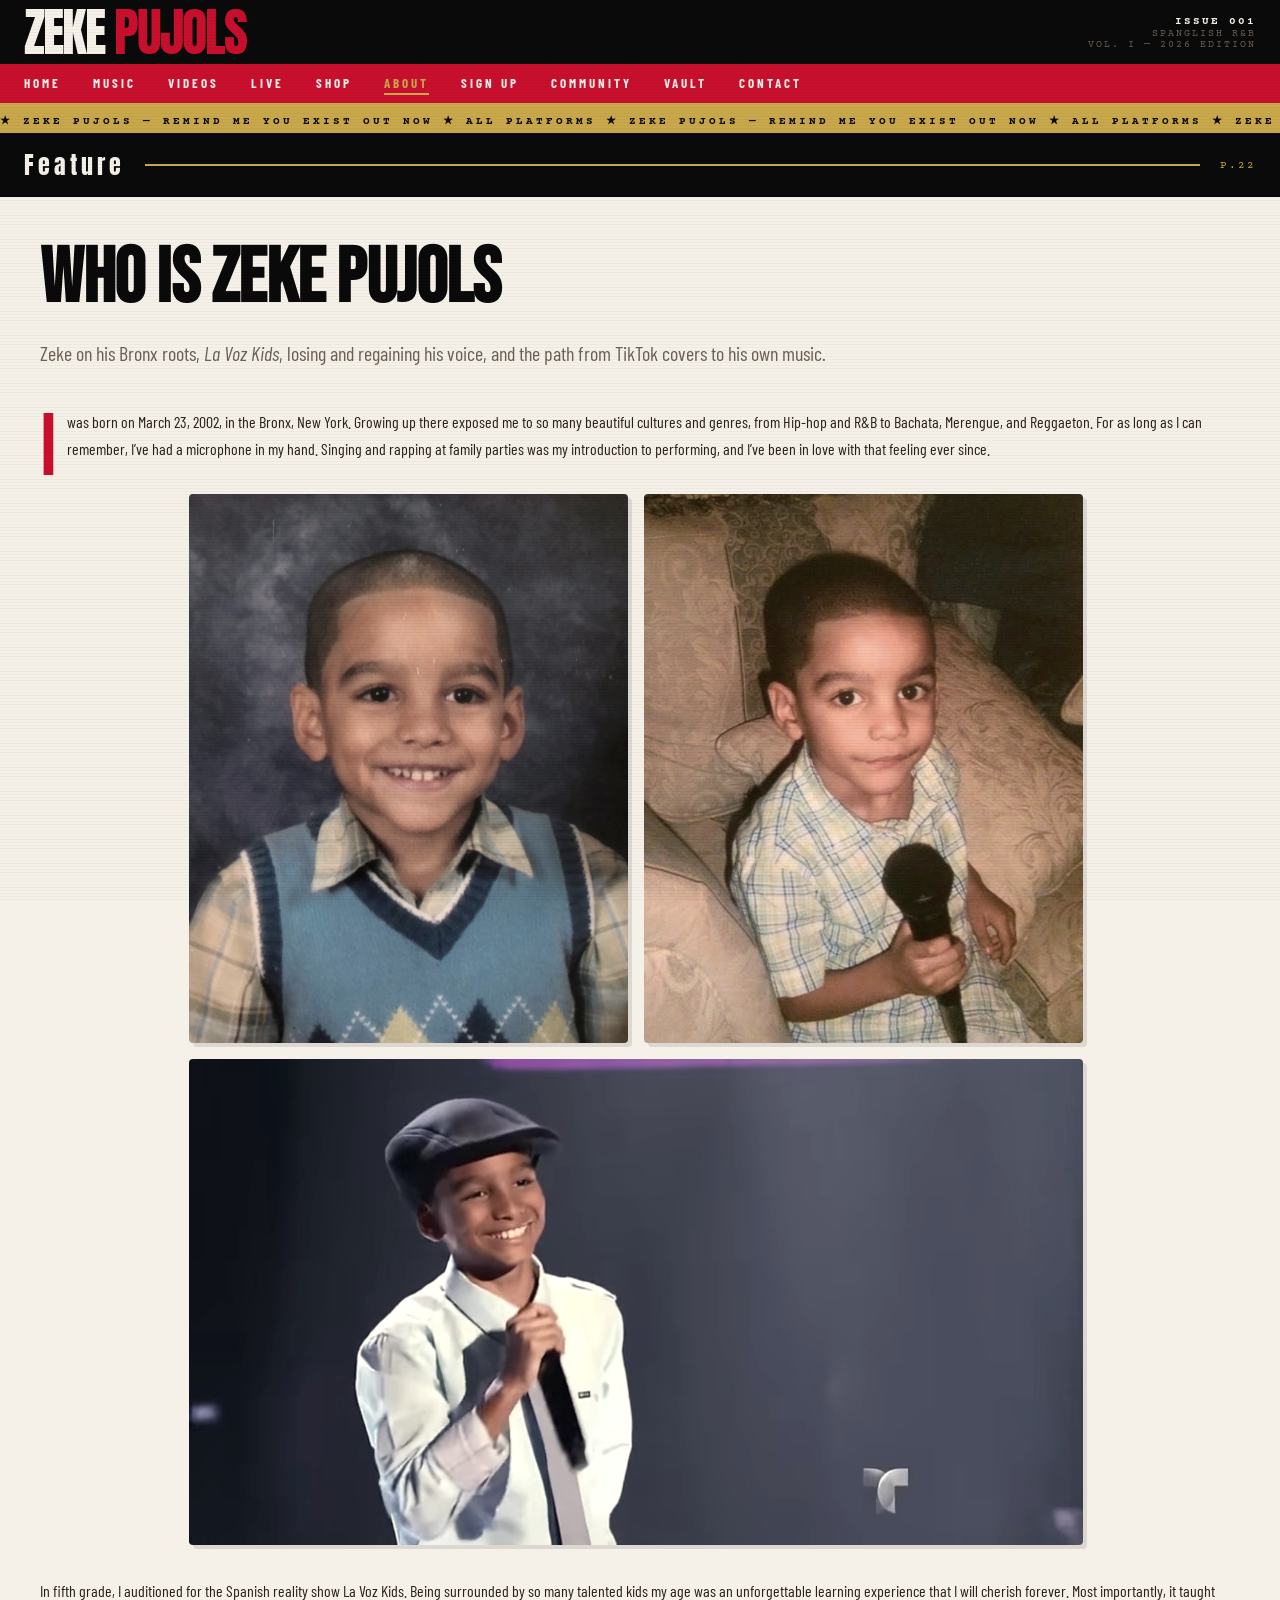
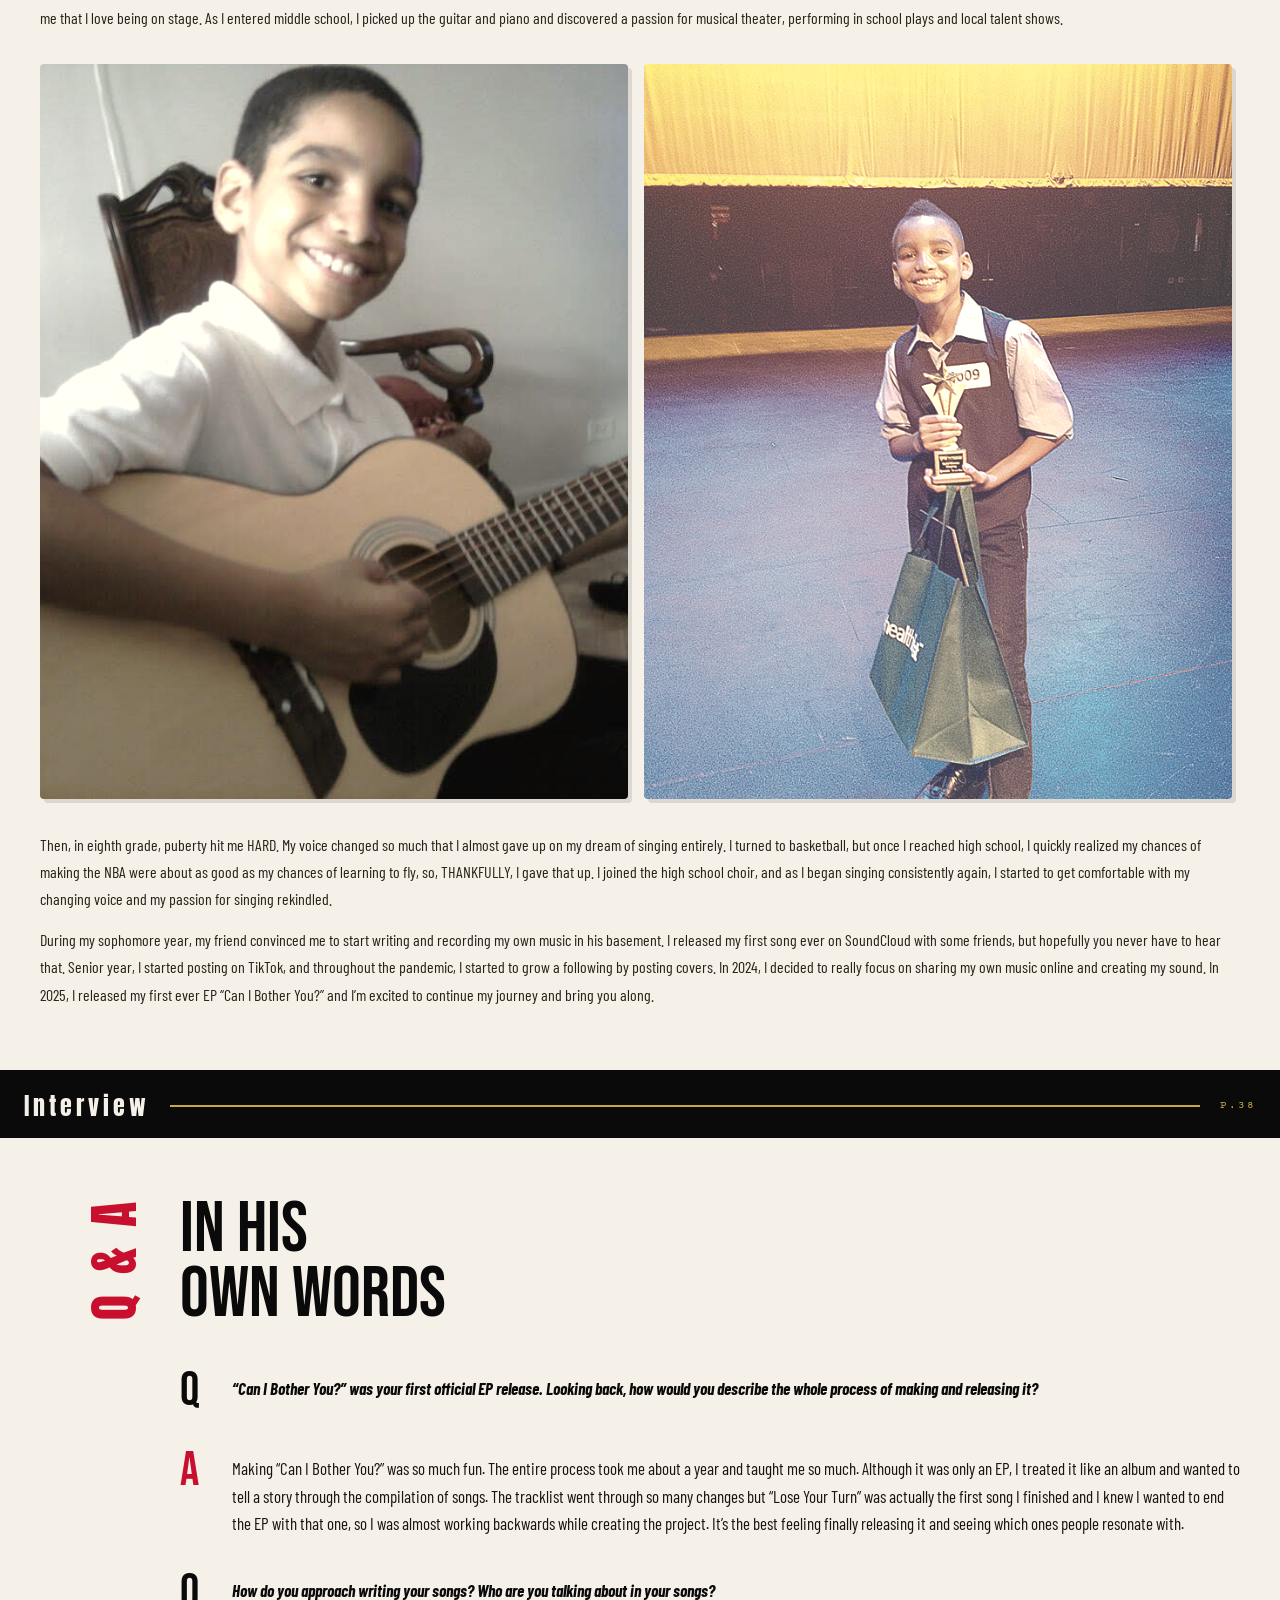
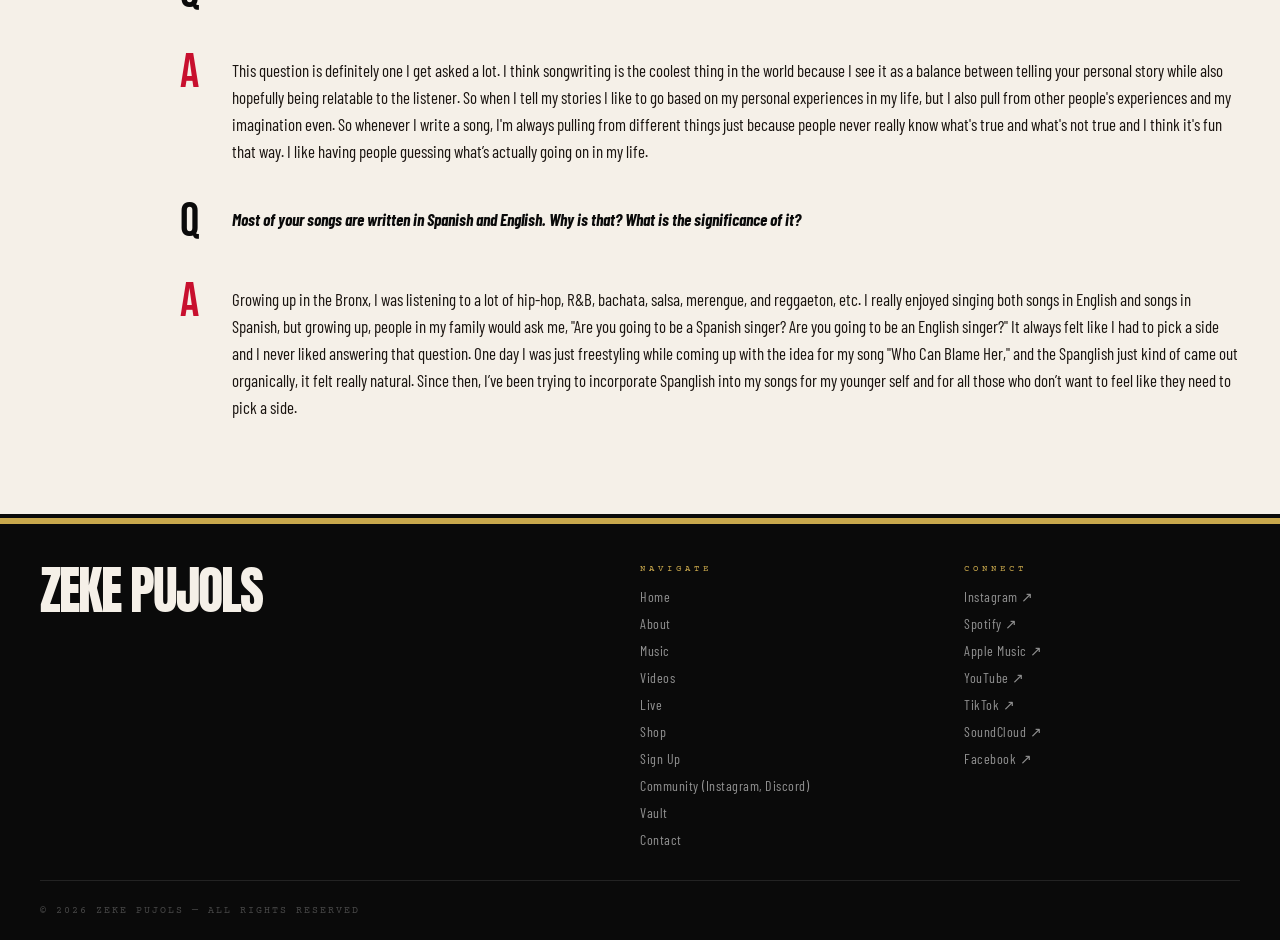
==== commit dab81427: "footer community (instagram, discord) update" ====
--- a/about.html
+++ b/about.html
@@ -133,7 +133,7 @@
             <li><a href="tour.html" style="color:inherit;text-decoration:none;">Live</a></li>
             <li><a href="merch.html" style="color:inherit;text-decoration:none;">Shop</a></li>
             <li><a href="contact.html" style="color:inherit;text-decoration:none;">Sign Up</a></li>
-            <li><a href="community.html" style="color:inherit;text-decoration:none;">Community</a></li>
+            <li><a href="community.html" style="color:inherit;text-decoration:none;">Community (Instagram, Discord)</a></li>
             <li><a href="vault.html" style="color:inherit;text-decoration:none;">Vault</a></li>
             <li><a href="contact-us.html" style="color:inherit;text-decoration:none;">Contact</a></li>
           </ul>
--- a/css/styles.css
+++ b/css/styles.css
@@ -1233,6 +1233,7 @@
   .hero-footer {
     aspect-ratio: 16/9;
     background-attachment: scroll;
+    background-position: 85% center;
   }
 }
 
